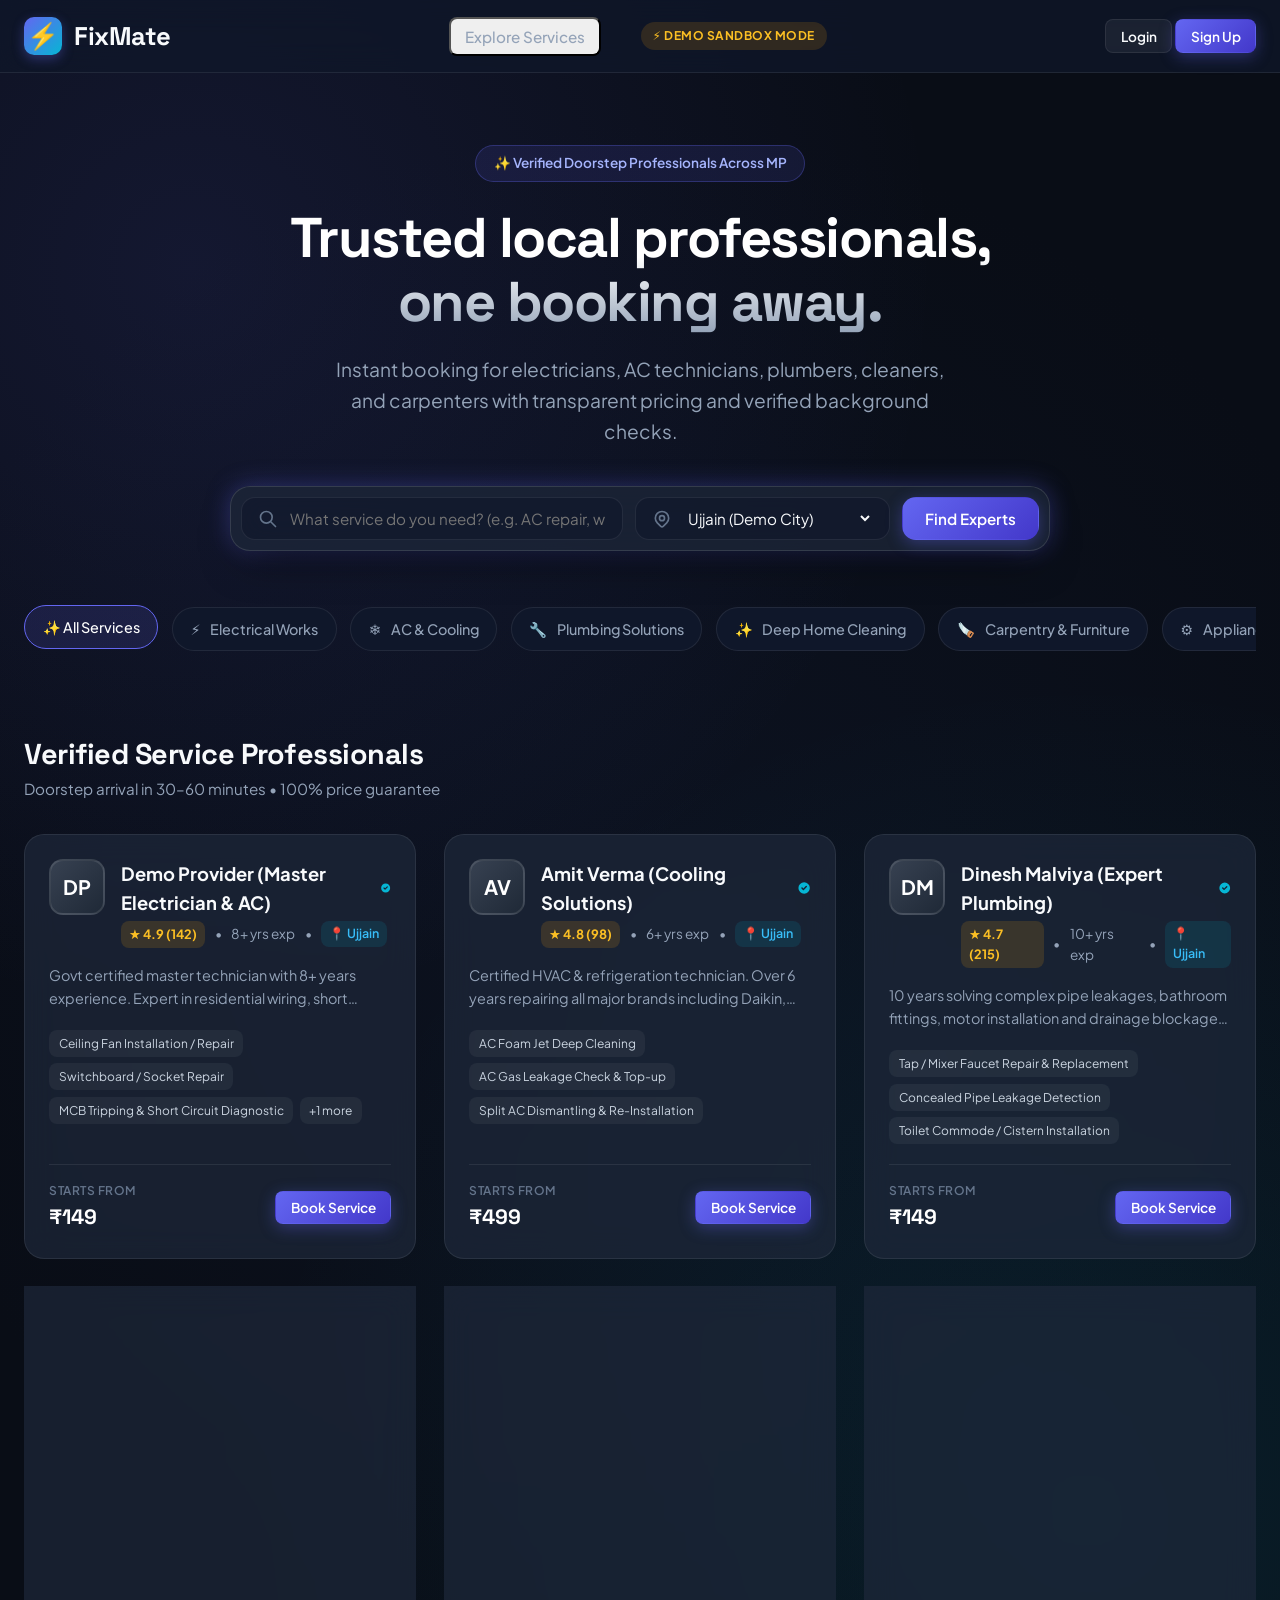
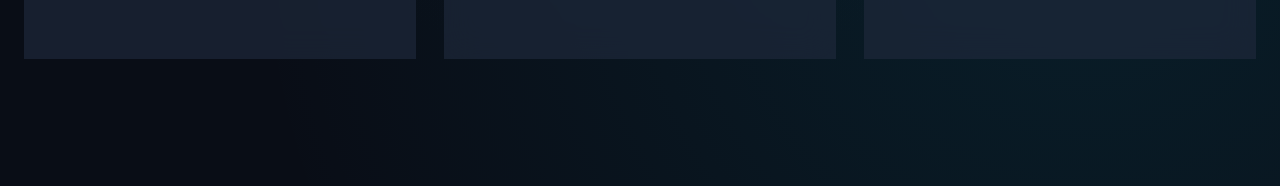
==== backend/src/main/resources/static/index.html @ 8fdf404b "Initial commit: FixMate - Local Service Booking & Management Platform" ====
<!DOCTYPE html>
<html lang="en">
<head>
  <meta charset="UTF-8" />
  <meta name="viewport" content="width=device-width, initial-scale=1.0" />
  <meta name="description" content="FixMate – On-demand local home and appliance repair services connecting verified electricians, plumbers, AC technicians, and cleaners." />
  <title>FixMate – Local Service Booking & Management Platform</title>
  <link rel="stylesheet" href="css/style.css" />
</head>
<body>

  <!-- Navigation Bar -->
  <header class="navbar">
    <div class="container nav-wrapper">
      <a href="javascript:void(0)" class="brand-logo" onclick="App.switchView('marketplace-view')">
        <div class="logo-badge">⚡</div>
        <span>FixMate</span>
      </a>

      <nav class="nav-menu">
        <button class="nav-link" onclick="App.switchView('marketplace-view')">Explore Services</button>
        <div id="nav-role-portals"></div>
        <span id="connection-mode-badge" class="status-badge status-pending" style="font-size: 0.75rem;">⚡ Ready</span>
      </nav>

      <div id="nav-auth-container">
        <!-- Injected via Auth.updateNavbar() -->
      </div>
    </div>
  </header>

  <!-- =========================================================================
       VIEW 1: MARKETPLACE DISCOVERY & PROVIDER SEARCH
       ========================================================================= -->
  <main id="marketplace-view" class="view-section">
    <!-- Hero Section -->
    <section class="hero-section">
      <div class="container">
        <div class="hero-pill">
          <span>✨ Verified Doorstep Professionals Across MP</span>
        </div>
        <h1 class="hero-title">
          Trusted local professionals,<br />one booking away.
        </h1>
        <p class="hero-subtitle">
          Instant booking for electricians, AC technicians, plumbers, cleaners, and carpenters with transparent pricing and verified background checks.
        </p>

        <!-- Search Bar Console -->
        <div class="hero-search-box">
          <div class="search-input-wrap">
            <svg width="20" height="20" fill="none" stroke="currentColor" viewBox="0 0 24 24"><path stroke-linecap="round" stroke-linejoin="round" stroke-width="2" d="M21 21l-6-6m2-5a7 7 0 11-14 0 7 7 0 0114 0z"></path></svg>
            <input type="text" id="search-keyword-input" class="search-input" placeholder="What service do you need? (e.g. AC repair, wiring...)" oninput="Marketplace.searchProviders()" />
          </div>

          <div class="search-input-wrap">
            <svg width="20" height="20" fill="none" stroke="currentColor" viewBox="0 0 24 24"><path stroke-linecap="round" stroke-linejoin="round" stroke-width="2" d="M17.657 16.657L13.414 20.9a1.998 1.998 0 01-2.827 0l-4.244-4.243a8 8 0 1111.314 0z"></path><path stroke-linecap="round" stroke-linejoin="round" stroke-width="2" d="M15 11a3 3 0 11-6 0 3 3 0 016 0z"></path></svg>
            <select id="search-city-select" class="search-select" onchange="Marketplace.searchProviders()">
              <option value="Ujjain" selected>Ujjain (Demo City)</option>
              <option value="Indore">Indore</option>
              <option value="Bhopal">Bhopal</option>
              <option value="Dewas">Dewas</option>
            </select>
          </div>

          <button class="btn btn-primary" onclick="Marketplace.searchProviders()">Find Experts</button>
        </div>

        <!-- Service Category Pills -->
        <div id="category-pills-container" class="categories-slider">
          <!-- Injected via Marketplace.renderCategoryPills() -->
        </div>
      </div>
    </section>

    <!-- Provider Listing Section -->
    <section class="container" style="padding-bottom: 4rem;">
      <div class="section-header">
        <div>
          <h2 class="section-title">Verified Service Professionals</h2>
          <p class="section-subtitle">Doorstep arrival in 30–60 minutes • 100% price guarantee</p>
        </div>
      </div>

      <div id="providers-grid" class="providers-grid">
        <!-- Injected via Marketplace.renderProviderCards() -->
      </div>
    </section>
  </main>

  <!-- =========================================================================
       VIEW 2: CUSTOMER DASHBOARD & LIVE SERVICE TRACKER
       ========================================================================= -->
  <section id="customer-view" class="view-section dashboard-layout container" style="display: none;">
    <div class="dashboard-header">
      <div>
        <h2 style="font-size: 1.8rem; font-weight: 700;">Customer Dashboard</h2>
        <p style="color: var(--text-muted);">Manage your active service orders, view booking history and saved addresses</p>
      </div>
      <button class="btn btn-primary btn-sm" onclick="App.switchView('marketplace-view')">+ Book New Service</button>
    </div>

    <!-- Live Active Job Tracker -->
    <div id="customer-active-tracker">
      <!-- Injected via CustomerDashboard.renderActiveTracker() -->
    </div>

    <!-- Booking History Table -->
    <div style="margin-bottom: 3.5rem;">
      <h3 style="font-size: 1.3rem; margin-bottom: 1rem;">Booking History</h3>
      <div class="table-container">
        <table class="custom-table">
          <thead>
            <tr>
              <th>Booking #</th>
              <th>Service</th>
              <th>Provider</th>
              <th>Amount</th>
              <th>Status</th>
              <th>Action</th>
            </tr>
          </thead>
          <tbody id="customer-history-tbody">
            <!-- Injected via CustomerDashboard.renderBookingHistory() -->
          </tbody>
        </table>
      </div>
    </div>

    <!-- Saved Addresses -->
    <div>
      <h3 style="font-size: 1.3rem; margin-bottom: 1rem;">Saved Addresses</h3>
      <div id="customer-addresses-grid" style="display: grid; grid-template-columns: repeat(auto-fill, minmax(280px, 1fr)); gap: 1rem;">
        <!-- Injected via CustomerDashboard.renderAddresses() -->
      </div>
    </div>
  </section>

  <!-- =========================================================================
       VIEW 3: PROVIDER WORKBENCH & DISPATCH DESK
       ========================================================================= -->
  <section id="provider-view" class="view-section dashboard-layout container" style="display: none;">
    <div id="provider-banner">
      <!-- Injected via ProviderWorkbench.renderProfileCard() -->
    </div>

    <!-- Provider KPIs -->
    <div class="stats-grid">
      <div class="stat-card">
        <span class="stat-title">Wallet Balance</span>
        <span id="provider-wallet-balance" class="stat-value" style="color: var(--accent-emerald);">₹0.00</span>
      </div>
      <div class="stat-card">
        <span class="stat-title">Completed Jobs</span>
        <span id="provider-completed-count" class="stat-value">0</span>
      </div>
      <div class="stat-card">
        <span class="stat-title">Payout Method</span>
        <span class="stat-value" style="font-size: 1.2rem; color: var(--accent-cyan);">Direct Bank (IMPS)</span>
      </div>
    </div>

    <!-- Incoming Urgent Requests -->
    <div style="margin-bottom: 3rem;">
      <h3 style="font-size: 1.3rem; margin-bottom: 1rem; display: flex; align-items: center; gap: 0.5rem;">
        <span>⚡ Incoming Job Requests</span>
      </h3>
      <div id="provider-pending-requests">
        <!-- Injected via ProviderWorkbench.renderPendingRequests() -->
      </div>
    </div>

    <!-- Active & Scheduled Jobs -->
    <div style="margin-bottom: 3.5rem;">
      <h3 style="font-size: 1.3rem; margin-bottom: 1rem;">Active & Completed Jobs</h3>
      <div class="table-container">
        <table class="custom-table">
          <thead>
            <tr>
              <th>Order ID</th>
              <th>Service</th>
              <th>Customer</th>
              <th>Address</th>
              <th>Earnings</th>
              <th>Status</th>
              <th>Action</th>
            </tr>
          </thead>
          <tbody id="provider-jobs-tbody">
            <!-- Injected via ProviderWorkbench.renderJobsTable() -->
          </tbody>
        </table>
      </div>
    </div>

    <!-- Provider Wallet Ledger -->
    <div>
      <h3 style="font-size: 1.3rem; margin-bottom: 1rem;">Earnings & Ledger Statement</h3>
      <div class="table-container">
        <table class="custom-table">
          <thead>
            <tr>
              <th>Date</th>
              <th>Transaction</th>
              <th>Amount</th>
              <th>Running Balance</th>
              <th>Description</th>
            </tr>
          </thead>
          <tbody id="provider-ledger-tbody">
            <!-- Injected via ProviderWorkbench.renderEarningsCard() -->
          </tbody>
        </table>
      </div>
    </div>
  </section>

  <!-- =========================================================================
       VIEW 4: ADMIN GOVERNANCE & KPI CENTER
       ========================================================================= -->
  <section id="admin-view" class="view-section dashboard-layout container" style="display: none;">
    <div class="dashboard-header">
      <div>
        <h2 style="font-size: 1.8rem; font-weight: 700;">Platform Administration</h2>
        <p style="color: var(--text-muted);">Real-time marketplace KPIs, provider verification and dispute resolution desk</p>
      </div>
      <span class="status-badge status-pending">Admin Session Active</span>
    </div>

    <!-- Admin KPI Cards -->
    <div class="stats-grid">
      <div class="stat-card">
        <span class="stat-title">Gross GMV</span>
        <span id="admin-stat-gmv" class="stat-value" style="color: var(--accent-emerald);">₹0.00</span>
      </div>
      <div class="stat-card">
        <span class="stat-title">Platform Net (10%)</span>
        <span id="admin-stat-net" class="stat-value" style="color: var(--brand-primary);">₹0.00</span>
      </div>
      <div class="stat-card">
        <span class="stat-title">Total Orders</span>
        <span id="admin-stat-orders" class="stat-value">0</span>
      </div>
      <div class="stat-card">
        <span class="stat-title">Active / Total Providers</span>
        <span id="admin-stat-provs" class="stat-value">0 / 0</span>
      </div>
      <div class="stat-card">
        <span class="stat-title">Open Disputes</span>
        <span id="admin-stat-disputes" class="stat-value" style="color: var(--accent-amber);">0</span>
      </div>
    </div>

    <!-- Provider Verification Desk -->
    <div style="margin-bottom: 3.5rem;">
      <h3 style="font-size: 1.3rem; margin-bottom: 1rem;">Provider Verification Queue</h3>
      <div class="table-container">
        <table class="custom-table">
          <thead>
            <tr>
              <th>Professional</th>
              <th>Location</th>
              <th>Experience</th>
              <th>ID Proof</th>
              <th>Status</th>
              <th>Rating & Jobs</th>
              <th>Action</th>
            </tr>
          </thead>
          <tbody id="admin-providers-tbody">
            <!-- Injected via AdminCenter.renderVerificationQueue() -->
          </tbody>
        </table>
      </div>
    </div>

    <!-- Dispute Desk -->
    <div>
      <h3 style="font-size: 1.3rem; margin-bottom: 1rem;">Customer Dispute Resolution</h3>
      <div class="table-container">
        <table class="custom-table">
          <thead>
            <tr>
              <th>Dispute ID</th>
              <th>Booking</th>
              <th>Customer</th>
              <th>Issue Summary</th>
              <th>Status</th>
              <th>Action</th>
            </tr>
          </thead>
          <tbody id="admin-complaints-tbody">
            <!-- Injected via AdminCenter.renderComplaintsTable() -->
          </tbody>
        </table>
      </div>
    </div>
  </section>

  <!-- =========================================================================
       MODALS
       ========================================================================= -->

  <!-- Login Modal -->
  <div id="login-modal" class="modal-overlay">
    <div class="modal-dialog">
      <button class="modal-close" onclick="App.closeAllModals()">&times;</button>
      <h3 style="font-size: 1.4rem; font-weight: 700; margin-bottom: 0.5rem;">Sign In to FixMate</h3>
      <p style="color: var(--text-muted); font-size: 0.9rem; margin-bottom: 1.5rem;">Access your dashboard, booking status and account</p>

      <!-- 1-Click Demo Quick Fill Buttons -->
      <div style="padding: 0.85rem; background: rgba(99, 102, 241, 0.1); border-radius: var(--radius-md); margin-bottom: 1.25rem;">
        <div style="font-size: 0.75rem; text-transform: uppercase; font-weight: 700; color: #a5b4fc; margin-bottom: 0.5rem;">Demo Quick Fill:</div>
        <div style="display: flex; gap: 0.5rem; flex-wrap: wrap;">
          <button type="button" class="btn btn-secondary btn-sm" onclick="App.fillDemoCredentials('CUSTOMER')">👤 customer123</button>
          <button type="button" class="btn btn-secondary btn-sm" onclick="App.fillDemoCredentials('PROVIDER')">🛠️ provider123</button>
          <button type="button" class="btn btn-secondary btn-sm" onclick="App.fillDemoCredentials('ADMIN')">⚡ admin123</button>
        </div>
      </div>

      <form onsubmit="App.handleLoginSubmit(event)">
        <div class="form-group">
          <label class="form-label">Email or Username</label>
          <input type="text" id="login-email" class="form-control" required placeholder="Enter your registered email or username" />
        </div>
        <div class="form-group">
          <label class="form-label">Password</label>
          <input type="password" id="login-password" class="form-control" required placeholder="Enter your account password" />
        </div>
        <button type="submit" class="btn btn-primary" style="width: 100%; margin-top: 1rem;">Login</button>
      </form>
    </div>
  </div>

  <!-- Register Choice Modal -->
  <div id="register-choice-modal" class="modal-overlay">
    <div class="modal-dialog" style="text-align: center;">
      <button class="modal-close" onclick="App.closeAllModals()">&times;</button>
      <h3 style="font-size: 1.4rem; font-weight: 700; margin-bottom: 0.5rem;">Join FixMate</h3>
      <p style="color: var(--text-muted); font-size: 0.9rem; margin-bottom: 2rem;">Select how you want to use the platform</p>
      <div style="display: grid; grid-template-columns: 1fr 1fr; gap: 1rem;">
        <div style="padding: 1.5rem; background: var(--bg-surface-elevated); border: 1px solid var(--border-subtle); border-radius: var(--radius-md); cursor: pointer;" onclick="App.closeAllModals(); App.openModal('register-customer-modal')">
          <div style="font-size: 2.5rem; margin-bottom: 0.5rem;">🏠</div>
          <strong>I am a Customer</strong>
          <p style="font-size: 0.8rem; color: var(--text-muted); margin-top: 0.4rem;">Book verified repair & home care professionals</p>
        </div>
        <div style="padding: 1.5rem; background: var(--bg-surface-elevated); border: 1px solid var(--border-subtle); border-radius: var(--radius-md); cursor: pointer;" onclick="App.closeAllModals(); App.openModal('register-provider-modal')">
          <div style="font-size: 2.5rem; margin-bottom: 0.5rem;">🔧</div>
          <strong>I am a Provider</strong>
          <p style="font-size: 0.8rem; color: var(--text-muted); margin-top: 0.4rem;">Receive bookings, set custom prices & grow income</p>
        </div>
      </div>
    </div>
  </div>

  <!-- Customer Register Modal -->
  <div id="register-customer-modal" class="modal-overlay">
    <div class="modal-dialog">
      <button class="modal-close" onclick="App.closeAllModals()">&times;</button>
      <h3 style="font-size: 1.4rem; font-weight: 700; margin-bottom: 0.5rem;">Customer Registration</h3>
      <form onsubmit="App.handleCustomerRegister(event)">
        <div class="form-group">
          <label class="form-label">Full Name</label>
          <input type="text" id="reg-c-name" class="form-control" required placeholder="Enter your full name" />
        </div>
        <div class="form-group">
          <label class="form-label">Email</label>
          <input type="email" id="reg-c-email" class="form-control" required placeholder="Enter your email address" />
        </div>
        <div class="form-group">
          <label class="form-label">Phone Number</label>
          <input type="tel" id="reg-c-phone" class="form-control" required placeholder="Enter 10-digit mobile number" />
        </div>
        <div class="form-group">
          <label class="form-label">Password</label>
          <input type="password" id="reg-c-pass" class="form-control" required minlength="6" placeholder="Create a secure password" />
        </div>
        <button type="submit" class="btn btn-primary" style="width: 100%; margin-top: 1rem;">Create Customer Account</button>
      </form>
    </div>
  </div>

  <!-- Provider Register Modal -->
  <div id="register-provider-modal" class="modal-overlay">
    <div class="modal-dialog">
      <button class="modal-close" onclick="App.closeAllModals()">&times;</button>
      <h3 style="font-size: 1.4rem; font-weight: 700; margin-bottom: 0.5rem;">Join as Service Professional</h3>
      <form onsubmit="App.handleProviderRegister(event)">
        <div class="form-group">
          <label class="form-label">Full Name</label>
          <input type="text" id="reg-p-name" class="form-control" required placeholder="Enter professional full name" />
        </div>
        <div style="display: grid; grid-template-columns: 1fr 1fr; gap: 0.75rem;">
          <div class="form-group">
            <label class="form-label">Email</label>
            <input type="email" id="reg-p-email" class="form-control" required placeholder="Enter professional email address" />
          </div>
          <div class="form-group">
            <label class="form-label">Phone</label>
            <input type="tel" id="reg-p-phone" class="form-control" required placeholder="Enter 10-digit mobile number" />
          </div>
        </div>
        <div style="display: grid; grid-template-columns: 1fr 1fr; gap: 0.75rem;">
          <div class="form-group">
            <label class="form-label">Experience (Years)</label>
            <input type="number" id="reg-p-exp" class="form-control" min="1" max="40" placeholder="Years of experience" value="5" required />
          </div>
          <div class="form-group">
            <label class="form-label">City</label>
            <select id="reg-p-city" class="form-control">
              <option value="Ujjain">Ujjain</option>
              <option value="Indore">Indore</option>
              <option value="Bhopal">Bhopal</option>
              <option value="Dewas">Dewas</option>
            </select>
          </div>
        </div>
        <div class="form-group">
          <label class="form-label">Workshop / Residential Address</label>
          <input type="text" id="reg-p-addr" class="form-control" required placeholder="Enter workshop or residential address" />
        </div>
        <div style="display: grid; grid-template-columns: 1fr 1fr; gap: 0.75rem;">
          <div class="form-group">
            <label class="form-label">Pincode</label>
            <input type="text" id="reg-p-pincode" class="form-control" required placeholder="Enter 6-digit area pincode" />
          </div>
          <div class="form-group">
            <label class="form-label">Aadhaar / ID Proof #</label>
            <input type="text" id="reg-p-idnum" class="form-control" required placeholder="Enter 12-digit Aadhaar / Govt ID number" />
          </div>
        </div>
        <div class="form-group">
          <label class="form-label">Password</label>
          <input type="password" id="reg-p-pass" class="form-control" required minlength="6" placeholder="Create a secure password" />
        </div>
        <button type="submit" class="btn btn-primary" style="width: 100%; margin-top: 1rem;">Submit For Verification</button>
      </form>
    </div>
  </div>

  <!-- Interactive Multi-Step Booking Wizard Modal -->
  <div id="booking-wizard-modal" class="modal-overlay">
    <div class="modal-dialog">
      <button class="modal-close" onclick="App.closeAllModals()">&times;</button>
      <div id="booking-wizard-body">
        <!-- Dynamically injected via BookingWizard -->
      </div>
    </div>
  </div>

  <!-- Submit Review Modal -->
  <div id="submit-review-modal" class="modal-overlay">
    <div class="modal-dialog">
      <button class="modal-close" onclick="App.closeAllModals()">&times;</button>
      <h3 style="font-size: 1.4rem; font-weight: 700; margin-bottom: 0.25rem;">Rate Your Service</h3>
      <p id="review-service-title" style="color: var(--text-muted); font-size: 0.88rem; margin-bottom: 1.5rem;"></p>
      <form onsubmit="CustomerDashboard.submitReviewForm(event)">
        <input type="hidden" id="review-booking-id" />
        <div class="form-group">
          <label class="form-label">Rating (1 to 5 Stars)</label>
          <div style="display: flex; gap: 1rem; font-size: 1.5rem;">
            <label><input type="radio" name="review_rating" value="5" checked /> 5 ★</label>
            <label><input type="radio" name="review_rating" value="4" /> 4 ★</label>
            <label><input type="radio" name="review_rating" value="3" /> 3 ★</label>
            <label><input type="radio" name="review_rating" value="2" /> 2 ★</label>
            <label><input type="radio" name="review_rating" value="1" /> 1 ★</label>
          </div>
        </div>
        <div class="form-group">
          <label class="form-label">Review Comments</label>
          <textarea id="review-comment-input" class="form-control" rows="3" required placeholder="Write your feedback regarding technician punctuality, work quality, and behavior"></textarea>
        </div>
        <button type="submit" class="btn btn-primary" style="width: 100%;">Submit Feedback</button>
      </form>
    </div>
  </div>

  <!-- Raise Complaint Modal -->
  <div id="raise-complaint-modal" class="modal-overlay">
    <div class="modal-dialog">
      <button class="modal-close" onclick="App.closeAllModals()">&times;</button>
      <h3 style="font-size: 1.4rem; font-weight: 700; margin-bottom: 0.5rem;">File Service Dispute</h3>
      <p style="color: var(--text-muted); font-size: 0.88rem; margin-bottom: 1.5rem;">Our customer care team reviews all disputes within 24 hours.</p>
      <form onsubmit="CustomerDashboard.submitComplaintForm(event)">
        <input type="hidden" id="complaint-booking-id" />
        <div class="form-group">
          <label class="form-label">Subject</label>
          <input type="text" id="complaint-subject" class="form-control" required placeholder="Enter dispute or complaint subject" />
        </div>
        <div class="form-group">
          <label class="form-label">Detailed Description</label>
          <textarea id="complaint-description" class="form-control" rows="4" required placeholder="Describe the issue faced with your service in detail"></textarea>
        </div>
        <button type="submit" class="btn btn-danger" style="width: 100%;">Submit Dispute</button>
      </form>
    </div>
  </div>

  <!-- Add Address Modal -->
  <div id="add-address-modal" class="modal-overlay">
    <div class="modal-dialog">
      <button class="modal-close" onclick="App.closeAllModals()">&times;</button>
      <h3 style="font-size: 1.4rem; font-weight: 700; margin-bottom: 1rem;">Add New Address</h3>
      <form onsubmit="CustomerDashboard.saveNewAddress(event)">
        <div class="form-group">
          <label class="form-label">Label</label>
          <select id="addr-label" class="form-control">
            <option value="Home">Home</option>
            <option value="Office">Office</option>
            <option value="Other">Other</option>
          </select>
        </div>
        <div class="form-group">
          <label class="form-label">Street Address</label>
          <input type="text" id="addr-street" class="form-control" required placeholder="Enter house/flat number, building, street, area" />
        </div>
        <div class="form-group">
          <label class="form-label">Landmark</label>
          <input type="text" id="addr-landmark" class="form-control" placeholder="Enter nearby landmark (optional)" />
        </div>
        <div style="display: grid; grid-template-columns: 1fr 1fr; gap: 0.75rem;">
          <div class="form-group">
            <label class="form-label">City</label>
            <input type="text" id="addr-city" class="form-control" required placeholder="Enter city name" />
          </div>
          <div class="form-group">
            <label class="form-label">Pincode</label>
            <input type="text" id="addr-pincode" class="form-control" required placeholder="Enter 6-digit area pincode" />
          </div>
        </div>
        <button type="submit" class="btn btn-primary" style="width: 100%; margin-top: 1rem;">Save Address</button>
      </form>
    </div>
  </div>

  <!-- Frontend Scripts -->
  <script src="js/toast.js"></script>
  <script src="js/mockData.js"></script>
  <script src="js/api.js"></script>
  <script src="js/auth.js"></script>
  <script src="js/marketplace.js"></script>
  <script src="js/booking.js"></script>
  <script src="js/customer.js"></script>
  <script src="js/provider.js"></script>
  <script src="js/admin.js"></script>
  <script src="js/app.js"></script>
</body>
</html>
---- backend/src/main/resources/static/css/style.css ----
/* ==========================================================================
   FixMate - Modern Glassmorphic Design System & Stylesheet
   ========================================================================== */

@import url('https://fonts.googleapis.com/css2?family=Plus+Jakarta+Sans:wght@300;400;500;600;700;800&family=Space+Grotesk:wght@500;700&display=swap');

:root {
  /* Core Color Tokens */
  --bg-main: #090d16;
  --bg-surface: #0f172a;
  --bg-surface-elevated: #1e293b;
  --bg-card: rgba(30, 41, 59, 0.7);
  --bg-card-hover: rgba(51, 65, 85, 0.8);
  --border-subtle: rgba(255, 255, 255, 0.08);
  --border-active: rgba(99, 102, 241, 0.5);

  /* Primary Accent & Brand */
  --brand-primary: #6366f1;
  --brand-primary-hover: #4f46e5;
  --brand-glow: rgba(99, 102, 241, 0.35);

  /* Secondary Accents */
  --accent-amber: #f59e0b;
  --accent-amber-glow: rgba(245, 158, 11, 0.25);
  --accent-cyan: #06b6d4;
  --accent-emerald: #10b981;
  --accent-rose: #f43f5e;

  /* Typography */
  --font-main: 'Plus Jakarta Sans', system-ui, -apple-system, sans-serif;
  --font-display: 'Space Grotesk', sans-serif;

  --text-main: #f8fafc;
  --text-muted: #94a3b8;
  --text-dim: #64748b;

  /* Radius & Shadows */
  --radius-sm: 8px;
  --radius-md: 14px;
  --radius-lg: 20px;
  --radius-full: 9999px;

  --shadow-card: 0 10px 25px -5px rgba(0, 0, 0, 0.4), 0 8px 10px -6px rgba(0, 0, 0, 0.3);
  --shadow-glow: 0 0 25px var(--brand-glow);
  --backdrop-blur: blur(16px);
}

/* Reset & Base Setup */
*, *::before, *::after {
  box-sizing: border-box;
  margin: 0;
  padding: 0;
}

body {
  font-family: var(--font-main);
  background-color: var(--bg-main);
  color: var(--text-main);
  line-height: 1.6;
  min-height: 100vh;
  overflow-x: hidden;
  position: relative;
  background-image: 
    radial-gradient(circle at 15% 15%, rgba(99, 102, 241, 0.12) 0%, transparent 40%),
    radial-gradient(circle at 85% 85%, rgba(6, 182, 212, 0.1) 0%, transparent 45%),
    radial-gradient(circle at 50% 50%, rgba(15, 23, 42, 0.5) 0%, transparent 70%);
}

a {
  color: inherit;
  text-decoration: none;
}

button, input, select, textarea {
  font-family: inherit;
  color: inherit;
}

/* --------------------------------------------------------------------------
   Container & Grid Layout
   -------------------------------------------------------------------------- */
.container {
  width: 100%;
  max-width: 1280px;
  margin: 0 auto;
  padding: 0 1.5rem;
}

/* --------------------------------------------------------------------------
   Navigation Bar (Glassmorphic)
   -------------------------------------------------------------------------- */
.navbar {
  position: sticky;
  top: 0;
  z-index: 1000;
  backdrop-filter: var(--backdrop-blur);
  -webkit-backdrop-filter: var(--backdrop-blur);
  background: rgba(15, 23, 42, 0.75);
  border-bottom: 1px solid var(--border-subtle);
  transition: all 0.3s ease;
}

.nav-wrapper {
  display: flex;
  justify-content: space-between;
  align-items: center;
  height: 72px;
}

.brand-logo {
  display: flex;
  align-items: center;
  gap: 0.75rem;
  font-family: var(--font-display);
  font-size: 1.6rem;
  font-weight: 700;
  letter-spacing: -0.5px;
}

.logo-badge {
  background: linear-gradient(135deg, var(--brand-primary), var(--accent-cyan));
  color: #fff;
  width: 38px;
  height: 38px;
  border-radius: 10px;
  display: flex;
  align-items: center;
  justify-content: center;
  box-shadow: 0 4px 12px var(--brand-glow);
}

.nav-menu {
  display: flex;
  align-items: center;
  gap: 1.25rem;
}

.nav-link {
  font-size: 0.95rem;
  font-weight: 500;
  color: var(--text-muted);
  padding: 0.5rem 0.85rem;
  border-radius: var(--radius-sm);
  transition: all 0.2s ease;
}

.nav-link:hover, .nav-link.active {
  color: #fff;
  background: rgba(255, 255, 255, 0.05);
}

/* --------------------------------------------------------------------------
   Buttons & UI Elements
   -------------------------------------------------------------------------- */
.btn {
  display: inline-flex;
  align-items: center;
  justify-content: center;
  gap: 0.5rem;
  font-weight: 600;
  font-size: 0.95rem;
  padding: 0.7rem 1.4rem;
  border-radius: var(--radius-md);
  border: 1px solid transparent;
  cursor: pointer;
  transition: all 0.25s cubic-bezier(0.4, 0, 0.2, 1);
  outline: none;
}

.btn-primary {
  background: linear-gradient(135deg, var(--brand-primary), #4338ca);
  color: #fff;
  box-shadow: 0 4px 16px var(--brand-glow);
}

.btn-primary:hover {
  transform: translateY(-2px);
  box-shadow: 0 6px 20px rgba(99, 102, 241, 0.5);
  background: linear-gradient(135deg, #7174fa, #4f46e5);
}

.btn-secondary {
  background: rgba(255, 255, 255, 0.06);
  border: 1px solid var(--border-subtle);
  color: var(--text-main);
}

.btn-secondary:hover {
  background: rgba(255, 255, 255, 0.12);
  border-color: rgba(255, 255, 255, 0.2);
}

.btn-sm {
  padding: 0.45rem 0.9rem;
  font-size: 0.85rem;
  border-radius: var(--radius-sm);
}

.btn-success {
  background: linear-gradient(135deg, var(--accent-emerald), #059669);
  color: #fff;
}

.btn-danger {
  background: linear-gradient(135deg, var(--accent-rose), #be123c);
  color: #fff;
}

/* --------------------------------------------------------------------------
   Hero Section
   -------------------------------------------------------------------------- */
.hero-section {
  padding: 4.5rem 0 3.5rem;
  text-align: center;
  position: relative;
}

.hero-pill {
  display: inline-flex;
  align-items: center;
  gap: 0.5rem;
  padding: 0.4rem 1.1rem;
  background: rgba(99, 102, 241, 0.12);
  border: 1px solid rgba(99, 102, 241, 0.3);
  border-radius: var(--radius-full);
  font-size: 0.85rem;
  font-weight: 600;
  color: #a5b4fc;
  margin-bottom: 1.5rem;
}

.hero-title {
  font-family: var(--font-display);
  font-size: 3.5rem;
  font-weight: 800;
  line-height: 1.15;
  letter-spacing: -1.5px;
  max-width: 860px;
  margin: 0 auto 1.25rem;
  background: linear-gradient(180deg, #ffffff 40%, #94a3b8 100%);
  -webkit-background-clip: text;
  -webkit-text-fill-color: transparent;
}

.hero-subtitle {
  font-size: 1.2rem;
  color: var(--text-muted);
  max-width: 620px;
  margin: 0 auto 2.5rem;
}

/* Search Bar (Floating Glass Console) */
.hero-search-box {
  max-width: 820px;
  margin: 0 auto 3rem;
  background: var(--bg-card);
  backdrop-filter: var(--backdrop-blur);
  -webkit-backdrop-filter: var(--backdrop-blur);
  border: 1px solid rgba(255, 255, 255, 0.12);
  border-radius: var(--radius-lg);
  padding: 0.6rem;
  display: grid;
  grid-template-columns: 1.5fr 1fr auto;
  gap: 0.75rem;
  box-shadow: 0 20px 40px -15px rgba(0, 0, 0, 0.6), var(--shadow-glow);
}

.search-input-wrap {
  display: flex;
  align-items: center;
  gap: 0.75rem;
  padding: 0.6rem 1rem;
  background: rgba(15, 23, 42, 0.6);
  border: 1px solid var(--border-subtle);
  border-radius: var(--radius-md);
}

.search-input-wrap svg {
  color: var(--text-dim);
  flex-shrink: 0;
}

.search-input {
  width: 100%;
  background: transparent;
  border: none;
  font-size: 0.95rem;
  outline: none;
}

.search-select {
  background: transparent;
  border: none;
  font-size: 0.95rem;
  width: 100%;
  outline: none;
  cursor: pointer;
}

.search-select option {
  background: #0f172a;
  color: #fff;
}

/* --------------------------------------------------------------------------
   Category Pills & Filter Strip
   -------------------------------------------------------------------------- */
.categories-slider {
  display: flex;
  gap: 0.85rem;
  overflow-x: auto;
  padding: 0.5rem 0 1.5rem;
  scrollbar-width: thin;
  scrollbar-color: var(--border-subtle) transparent;
}

.category-pill {
  flex-shrink: 0;
  display: flex;
  align-items: center;
  gap: 0.6rem;
  padding: 0.6rem 1.1rem;
  background: var(--bg-surface);
  border: 1px solid var(--border-subtle);
  border-radius: var(--radius-full);
  font-size: 0.9rem;
  font-weight: 500;
  color: var(--text-muted);
  cursor: pointer;
  transition: all 0.2s ease;
}

.category-pill:hover, .category-pill.active {
  background: rgba(99, 102, 241, 0.15);
  border-color: var(--brand-primary);
  color: #fff;
  transform: translateY(-2px);
}

/* --------------------------------------------------------------------------
   Marketplace Grid & Provider Cards
   -------------------------------------------------------------------------- */
.section-header {
  display: flex;
  justify-content: space-between;
  align-items: flex-end;
  margin-bottom: 2rem;
}

.section-title {
  font-family: var(--font-display);
  font-size: 1.8rem;
  font-weight: 700;
  letter-spacing: -0.5px;
}

.section-subtitle {
  color: var(--text-muted);
  font-size: 0.95rem;
}

.providers-grid {
  display: grid;
  grid-template-columns: repeat(auto-fill, minmax(340px, 1fr));
  gap: 1.75rem;
  margin-bottom: 4rem;
}

.provider-card {
  background: var(--bg-card);
  backdrop-filter: var(--backdrop-blur);
  -webkit-backdrop-filter: var(--backdrop-blur);
  border: 1px solid var(--border-subtle);
  border-radius: var(--radius-lg);
  padding: 1.5rem;
  display: flex;
  flex-direction: column;
  justify-content: space-between;
  transition: all 0.3s cubic-bezier(0.4, 0, 0.2, 1);
  position: relative;
  overflow: hidden;
}

.provider-card::before {
  content: '';
  position: absolute;
  top: 0;
  left: 0;
  right: 0;
  height: 3px;
  background: linear-gradient(90deg, var(--brand-primary), var(--accent-cyan));
  opacity: 0;
  transition: opacity 0.3s ease;
}

.provider-card:hover {
  transform: translateY(-5px);
  border-color: rgba(99, 102, 241, 0.4);
  box-shadow: 0 15px 30px -10px rgba(0, 0, 0, 0.5), 0 0 15px rgba(99, 102, 241, 0.2);
}

.provider-card:hover::before {
  opacity: 1;
}

.card-header {
  display: flex;
  align-items: flex-start;
  gap: 1rem;
  margin-bottom: 1rem;
}

.provider-avatar {
  width: 56px;
  height: 56px;
  border-radius: 14px;
  background: linear-gradient(135deg, #374151, #1f2937);
  display: flex;
  align-items: center;
  justify-content: center;
  font-weight: 700;
  font-size: 1.25rem;
  color: #fff;
  border: 2px solid rgba(255, 255, 255, 0.1);
  flex-shrink: 0;
}

.provider-info {
  flex-grow: 1;
}

.provider-name {
  font-size: 1.15rem;
  font-weight: 700;
  display: flex;
  align-items: center;
  gap: 0.4rem;
}

.verified-icon {
  color: var(--accent-cyan);
  width: 16px;
  height: 16px;
}

.provider-meta {
  display: flex;
  align-items: center;
  gap: 0.6rem;
  font-size: 0.85rem;
  color: var(--text-muted);
  margin-top: 0.2rem;
}

.rating-badge {
  display: inline-flex;
  align-items: center;
  gap: 0.25rem;
  background: rgba(245, 158, 11, 0.15);
  color: #fbbf24;
  font-weight: 700;
  font-size: 0.8rem;
  padding: 0.2rem 0.5rem;
  border-radius: var(--radius-sm);
}

.distance-badge {
  display: inline-flex;
  align-items: center;
  gap: 0.25rem;
  background: rgba(6, 182, 212, 0.12);
  color: #38bdf8;
  font-weight: 600;
  font-size: 0.78rem;
  padding: 0.2rem 0.5rem;
  border-radius: var(--radius-sm);
}

.provider-bio {
  font-size: 0.9rem;
  color: var(--text-muted);
  margin-bottom: 1.25rem;
  display: -webkit-box;
  -webkit-line-clamp: 2;
  -webkit-box-orient: vertical;
  overflow: hidden;
}

.services-tag-list {
  display: flex;
  flex-wrap: wrap;
  gap: 0.4rem;
  margin-bottom: 1.25rem;
}

.service-tag {
  font-size: 0.75rem;
  padding: 0.25rem 0.6rem;
  background: rgba(255, 255, 255, 0.05);
  border-radius: var(--radius-sm);
  color: #cbd5e1;
}

.card-footer {
  display: flex;
  justify-content: space-between;
  align-items: center;
  padding-top: 1rem;
  border-top: 1px solid var(--border-subtle);
}

.pricing-preview {
  display: flex;
  flex-direction: column;
}

.price-label {
  font-size: 0.75rem;
  color: var(--text-dim);
  text-transform: uppercase;
  font-weight: 600;
  letter-spacing: 0.5px;
}

.price-val {
  font-size: 1.3rem;
  font-weight: 800;
  color: #fff;
  font-family: var(--font-display);
}

/* --------------------------------------------------------------------------
   Dashboard & Portals Layout
   -------------------------------------------------------------------------- */
.dashboard-layout {
  padding: 2.5rem 0 5rem;
}

.dashboard-header {
  display: flex;
  justify-content: space-between;
  align-items: center;
  margin-bottom: 2rem;
  padding-bottom: 1.5rem;
  border-bottom: 1px solid var(--border-subtle);
}

.stats-grid {
  display: grid;
  grid-template-columns: repeat(auto-fit, minmax(220px, 1fr));
  gap: 1.25rem;
  margin-bottom: 2.5rem;
}

.stat-card {
  background: var(--bg-card);
  border: 1px solid var(--border-subtle);
  border-radius: var(--radius-md);
  padding: 1.4rem;
  display: flex;
  flex-direction: column;
  gap: 0.5rem;
}

.stat-title {
  font-size: 0.85rem;
  color: var(--text-muted);
  font-weight: 600;
  text-transform: uppercase;
  letter-spacing: 0.5px;
}

.stat-value {
  font-family: var(--font-display);
  font-size: 2rem;
  font-weight: 700;
  color: #fff;
}

/* Status Chips & Badges */
.status-badge {
  display: inline-flex;
  align-items: center;
  gap: 0.35rem;
  padding: 0.25rem 0.75rem;
  border-radius: var(--radius-full);
  font-size: 0.78rem;
  font-weight: 700;
  text-transform: uppercase;
  letter-spacing: 0.5px;
}

.status-pending { background: rgba(245, 158, 11, 0.15); color: #fbbf24; }
.status-accepted { background: rgba(99, 102, 241, 0.15); color: #818cf8; }
.status-on_the_way { background: rgba(6, 182, 212, 0.15); color: #38bdf8; }
.status-in_progress { background: rgba(168, 85, 247, 0.15); color: #c084fc; }
.status-completed { background: rgba(16, 185, 129, 0.15); color: #34d399; }
.status-cancelled, .status-rejected { background: rgba(244, 63, 94, 0.15); color: #fb7185; }

/* Booking Stepper Tracker */
.stepper-container {
  display: flex;
  align-items: center;
  justify-content: space-between;
  margin: 1.5rem 0;
  position: relative;
}

.stepper-container::before {
  content: '';
  position: absolute;
  top: 18px;
  left: 30px;
  right: 30px;
  height: 3px;
  background: rgba(255, 255, 255, 0.1);
  z-index: 1;
}

.step-item {
  display: flex;
  flex-direction: column;
  align-items: center;
  gap: 0.5rem;
  position: relative;
  z-index: 2;
}

.step-dot {
  width: 36px;
  height: 36px;
  border-radius: 50%;
  background: var(--bg-surface-elevated);
  border: 2px solid var(--border-subtle);
  display: flex;
  align-items: center;
  justify-content: center;
  font-weight: 700;
  font-size: 0.9rem;
  color: var(--text-dim);
}

.step-item.active .step-dot {
  background: var(--brand-primary);
  border-color: #fff;
  color: #fff;
  box-shadow: 0 0 15px var(--brand-glow);
}

.step-item.completed .step-dot {
  background: var(--accent-emerald);
  border-color: var(--accent-emerald);
  color: #fff;
}

.step-label {
  font-size: 0.8rem;
  font-weight: 600;
  color: var(--text-muted);
}

/* --------------------------------------------------------------------------
   Data Tables
   -------------------------------------------------------------------------- */
.table-container {
  background: var(--bg-card);
  border: 1px solid var(--border-subtle);
  border-radius: var(--radius-lg);
  overflow-x: auto;
}

.custom-table {
  width: 100%;
  border-collapse: collapse;
  text-align: left;
  font-size: 0.92rem;
}

.custom-table th {
  padding: 1.1rem 1.4rem;
  background: rgba(15, 23, 42, 0.9);
  color: var(--text-muted);
  font-weight: 600;
  font-size: 0.8rem;
  text-transform: uppercase;
  letter-spacing: 0.5px;
  border-bottom: 1px solid var(--border-subtle);
}

.custom-table td {
  padding: 1.1rem 1.4rem;
  border-bottom: 1px solid rgba(255, 255, 255, 0.04);
  color: var(--text-main);
  vertical-align: middle;
}

.custom-table tr:hover td {
  background: rgba(255, 255, 255, 0.02);
}

/* --------------------------------------------------------------------------
   Interactive Modals
   -------------------------------------------------------------------------- */
.modal-overlay {
  position: fixed;
  inset: 0;
  background: rgba(0, 0, 0, 0.75);
  backdrop-filter: var(--backdrop-blur);
  -webkit-backdrop-filter: var(--backdrop-blur);
  z-index: 2000;
  display: none;
  align-items: center;
  justify-content: center;
  padding: 1.5rem;
  opacity: 0;
  transition: opacity 0.25s ease;
}

.modal-overlay.active {
  display: flex;
  opacity: 1;
}

.modal-dialog {
  background: var(--bg-surface);
  border: 1px solid rgba(255, 255, 255, 0.12);
  border-radius: var(--radius-lg);
  max-width: 580px;
  width: 100%;
  max-height: 90vh;
  overflow-y: auto;
  padding: 2rem;
  position: relative;
  box-shadow: 0 25px 50px -12px rgba(0, 0, 0, 0.8);
  transform: scale(0.95);
  transition: transform 0.25s ease;
}

.modal-overlay.active .modal-dialog {
  transform: scale(1);
}

.modal-close {
  position: absolute;
  top: 1.5rem;
  right: 1.5rem;
  background: rgba(255, 255, 255, 0.06);
  border: none;
  color: var(--text-muted);
  width: 32px;
  height: 32px;
  border-radius: 50%;
  display: flex;
  align-items: center;
  justify-content: center;
  cursor: pointer;
  font-size: 1.2rem;
}

.modal-close:hover {
  color: #fff;
  background: rgba(255, 255, 255, 0.12);
}

.form-group {
  margin-bottom: 1.25rem;
}

.form-label {
  display: block;
  font-size: 0.88rem;
  font-weight: 600;
  margin-bottom: 0.4rem;
  color: var(--text-muted);
}

.form-control {
  width: 100%;
  padding: 0.75rem 1rem;
  background: rgba(15, 23, 42, 0.8);
  border: 1px solid var(--border-subtle);
  border-radius: var(--radius-sm);
  color: #fff;
  font-size: 0.95rem;
  transition: border-color 0.2s ease;
}

.form-control:focus {
  border-color: var(--brand-primary);
  outline: none;
  box-shadow: 0 0 0 3px rgba(99, 102, 241, 0.25);
}

/* --------------------------------------------------------------------------
   Toast Notifications System
   -------------------------------------------------------------------------- */
#toast-container {
  position: fixed;
  bottom: 2rem;
  right: 2rem;
  z-index: 3000;
  display: flex;
  flex-direction: column;
  gap: 0.75rem;
}

.toast {
  min-width: 300px;
  padding: 1rem 1.25rem;
  border-radius: var(--radius-md);
  background: #1e293b;
  border: 1px solid var(--border-subtle);
  color: #fff;
  display: flex;
  align-items: center;
  gap: 0.75rem;
  box-shadow: 0 10px 25px rgba(0, 0, 0, 0.5);
  animation: slideInRight 0.3s ease forwards;
}

.toast.toast-success { border-left: 4px solid var(--accent-emerald); }
.toast.toast-error { border-left: 4px solid var(--accent-rose); }
.toast.toast-info { border-left: 4px solid var(--brand-primary); }

@keyframes slideInRight {
  from { transform: translateX(100%); opacity: 0; }
  to { transform: translateX(0); opacity: 1; }
}

/* --------------------------------------------------------------------------
   Responsive Mobile Adjustments
   -------------------------------------------------------------------------- */
@media (max-width: 768px) {
  .hero-title { font-size: 2.3rem; }
  .hero-search-box { grid-template-columns: 1fr; }
  .nav-menu { display: none; }
  .providers-grid { grid-template-columns: 1fr; }
  .stepper-container { flex-direction: column; align-items: flex-start; gap: 1rem; }
  .stepper-container::before { display: none; }
}
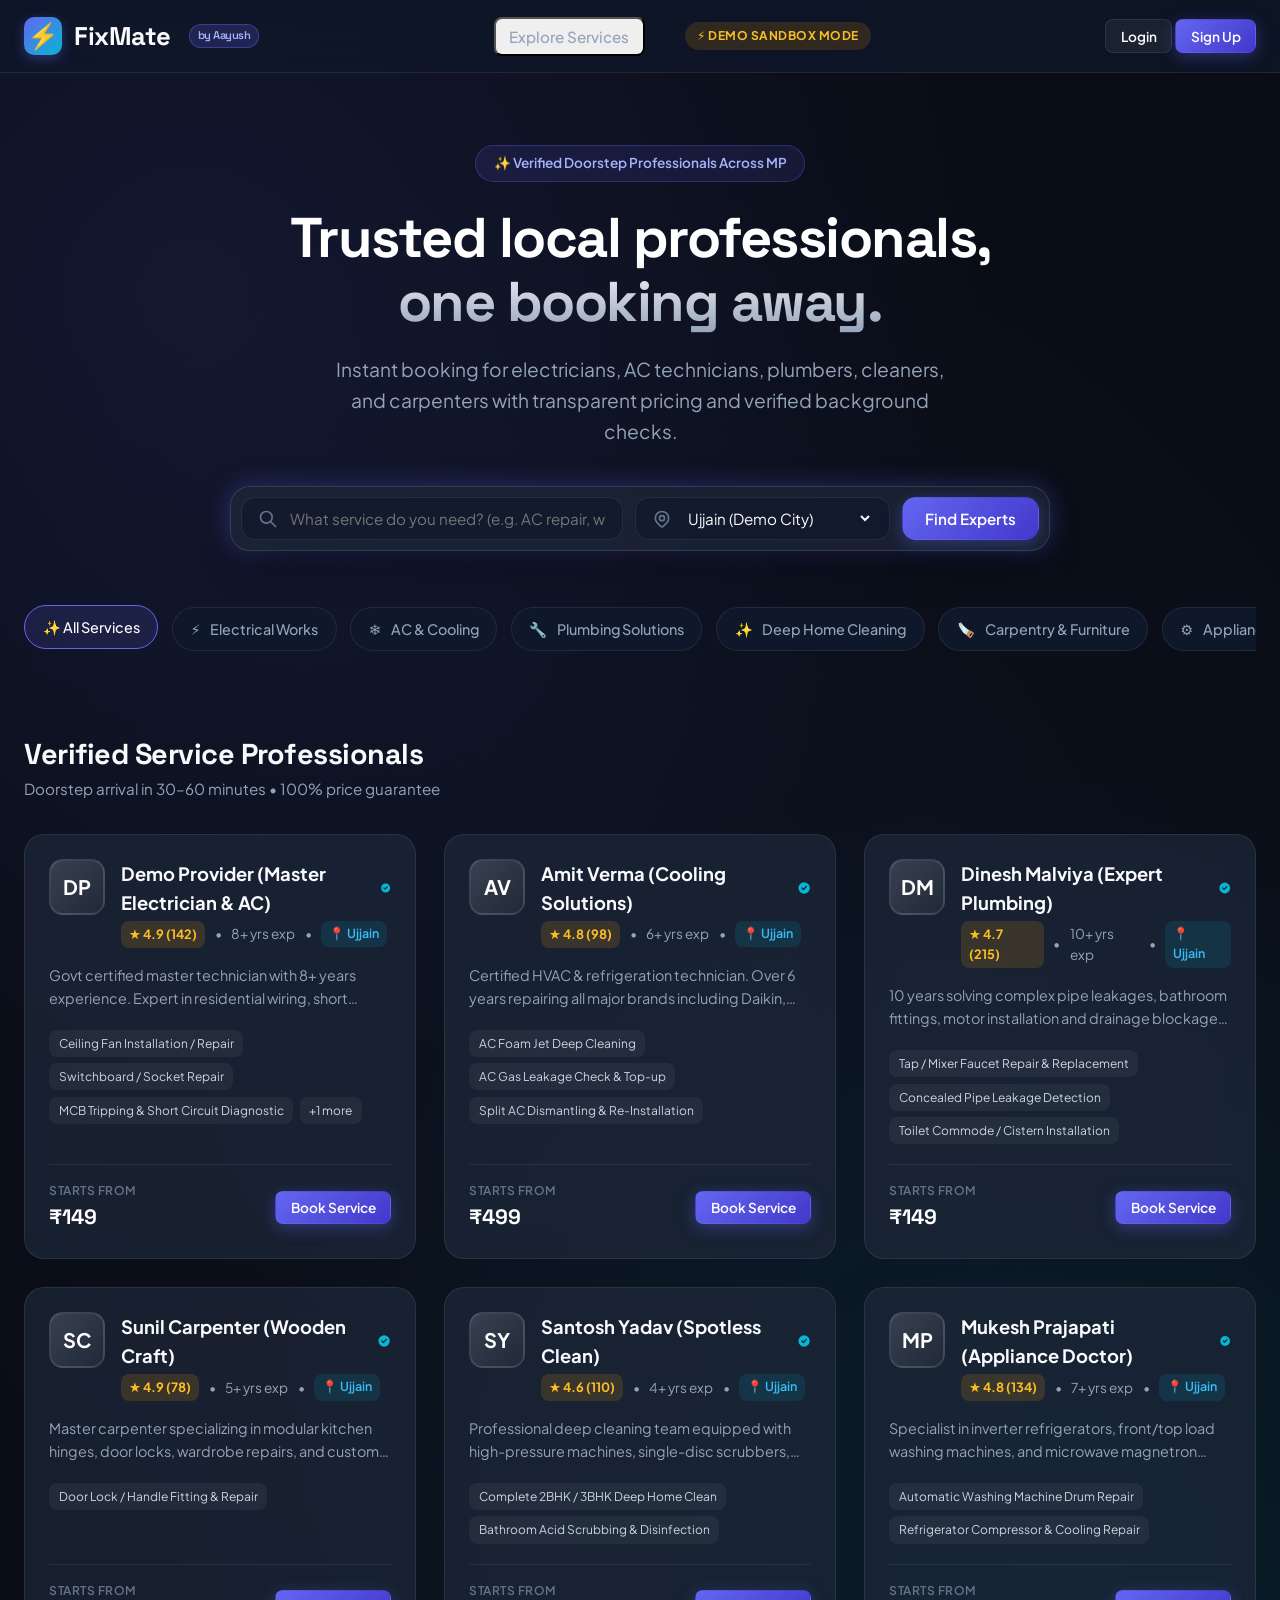
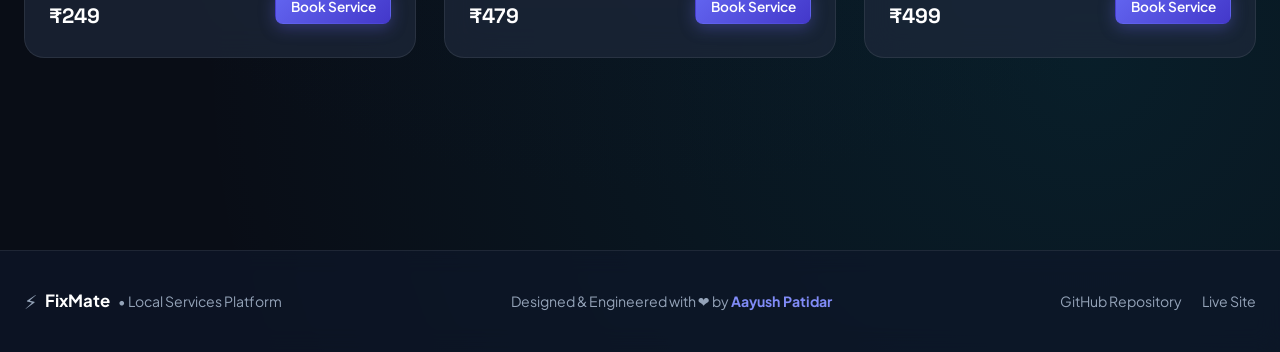
==== commit cf61c5fa: "Add Aayush Patidar author badge, brand logo tag, and platform footer with live links" ====
--- a/backend/src/main/resources/static/index.html
+++ b/backend/src/main/resources/static/index.html
@@ -15,6 +15,7 @@
       <a href="javascript:void(0)" class="brand-logo" onclick="App.switchView('marketplace-view')">
         <div class="logo-badge">⚡</div>
         <span>FixMate</span>
+        <span style="font-size: 0.7rem; background: rgba(99, 102, 241, 0.2); color: #a5b4fc; border: 1px solid rgba(99, 102, 241, 0.4); padding: 0.15rem 0.5rem; border-radius: 9999px; font-weight: 600; margin-left: 0.4rem;">by Aayush</span>
       </a>
 
       <nav class="nav-menu">
@@ -533,6 +534,24 @@
     </div>
   </div>
 
+  <!-- Platform Footer -->
+  <footer style="border-top: 1px solid var(--border-subtle); padding: 2.2rem 0; margin-top: 4rem; background: rgba(15, 23, 42, 0.7); backdrop-filter: blur(12px);">
+    <div class="container" style="display: flex; justify-content: space-between; align-items: center; flex-wrap: wrap; gap: 1rem; font-size: 0.88rem; color: var(--text-muted);">
+      <div style="display: flex; align-items: center; gap: 0.5rem;">
+        <span style="font-size: 1.2rem;">⚡</span>
+        <strong style="color: #fff; font-size: 1.05rem;">FixMate</strong>
+        <span>• Local Services Platform</span>
+      </div>
+      <div>
+        Designed & Engineered with ❤️ by <strong style="color: #818cf8;">Aayush Patidar</strong>
+      </div>
+      <div style="display: flex; gap: 1.25rem;">
+        <a href="https://github.com/aayushpatidar1511/FixMate" target="_blank" style="color: var(--text-muted); text-decoration: none;">GitHub Repository</a>
+        <a href="https://fixmate-aayush.onrender.com/" style="color: var(--text-muted); text-decoration: none;">Live Site</a>
+      </div>
+    </div>
+  </footer>
+
   <!-- Frontend Scripts -->
   <script src="js/toast.js"></script>
   <script src="js/mockData.js"></script>
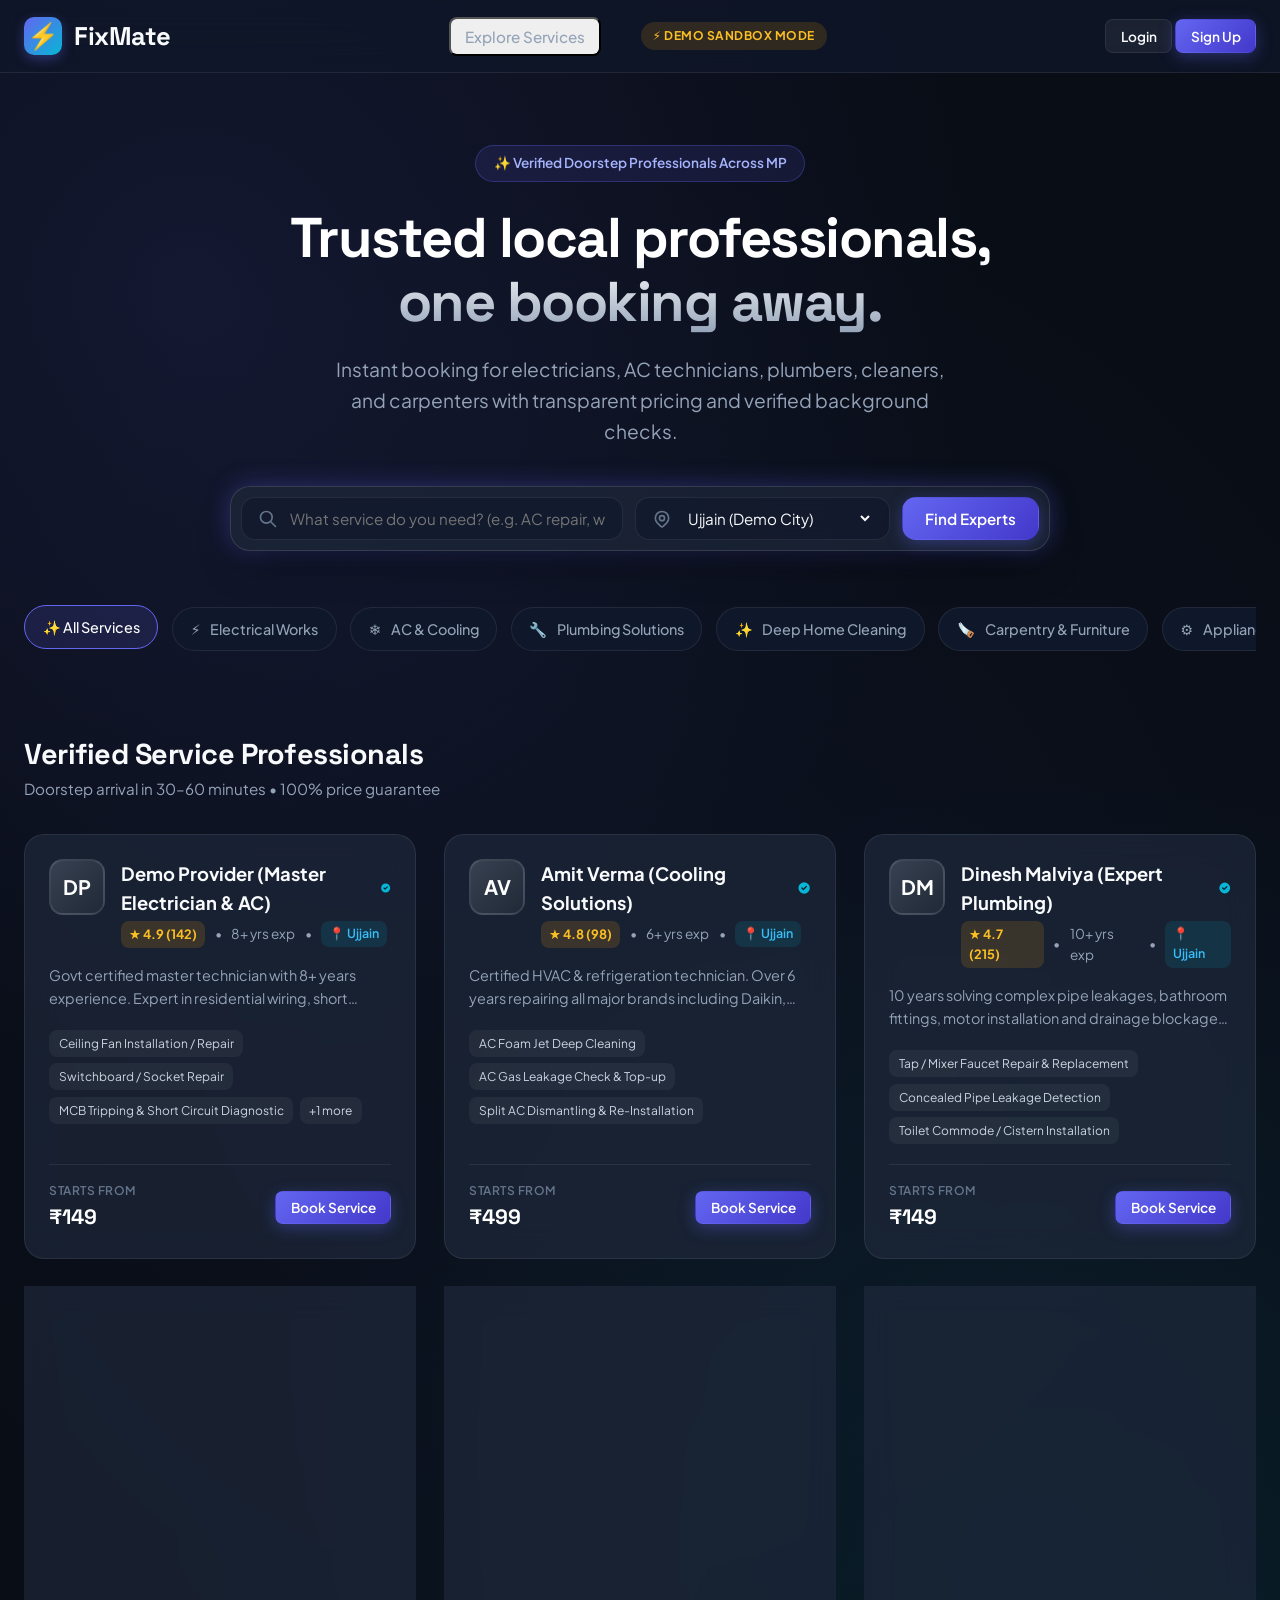
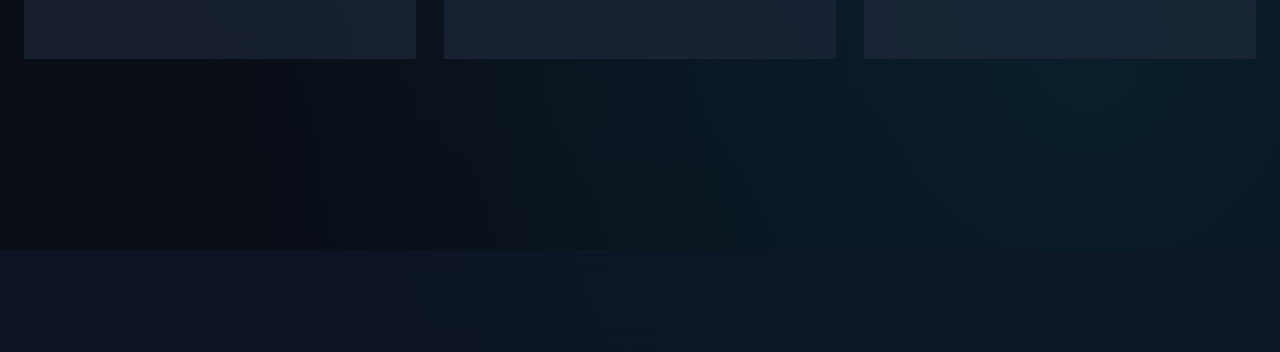
==== commit f29d3a79: "Update platform URL to fixmate-aayush and maintain clean professional UI" ====
--- a/backend/src/main/resources/static/index.html
+++ b/backend/src/main/resources/static/index.html
@@ -15,7 +15,6 @@
       <a href="javascript:void(0)" class="brand-logo" onclick="App.switchView('marketplace-view')">
         <div class="logo-badge">⚡</div>
         <span>FixMate</span>
-        <span style="font-size: 0.7rem; background: rgba(99, 102, 241, 0.2); color: #a5b4fc; border: 1px solid rgba(99, 102, 241, 0.4); padding: 0.15rem 0.5rem; border-radius: 9999px; font-weight: 600; margin-left: 0.4rem;">by Aayush</span>
       </a>
 
       <nav class="nav-menu">
@@ -540,14 +539,14 @@
       <div style="display: flex; align-items: center; gap: 0.5rem;">
         <span style="font-size: 1.2rem;">⚡</span>
         <strong style="color: #fff; font-size: 1.05rem;">FixMate</strong>
-        <span>• Local Services Platform</span>
+        <span>• Local Services Booking & Management Platform</span>
       </div>
       <div>
-        Designed & Engineered with ❤️ by <strong style="color: #818cf8;">Aayush Patidar</strong>
+        <span>24/7 Verified Doorstep Home Services</span>
       </div>
       <div style="display: flex; gap: 1.25rem;">
         <a href="https://github.com/aayushpatidar1511/FixMate" target="_blank" style="color: var(--text-muted); text-decoration: none;">GitHub Repository</a>
-        <a href="https://fixmate-aayush.onrender.com/" style="color: var(--text-muted); text-decoration: none;">Live Site</a>
+        <a href="https://fixmate-aayush.onrender.com/" style="color: var(--text-muted); text-decoration: none;">Live Platform</a>
       </div>
     </div>
   </footer>
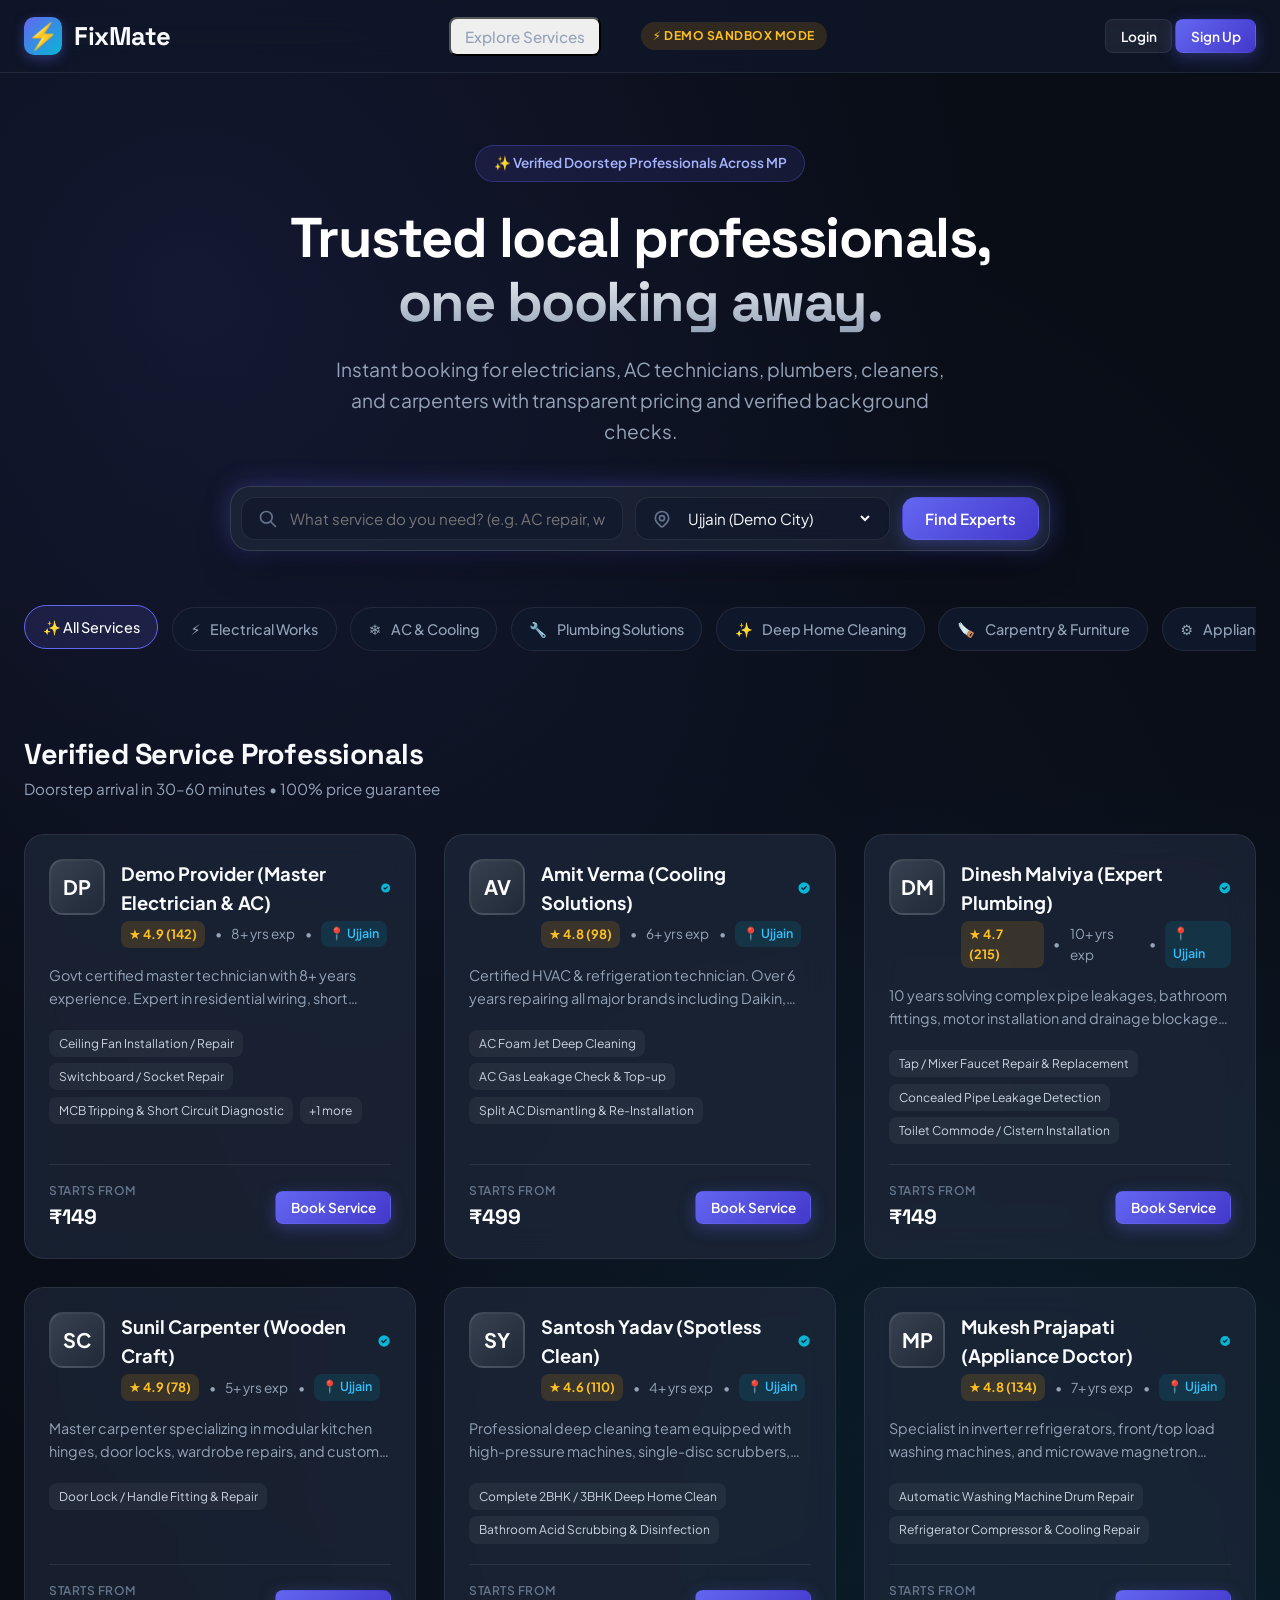
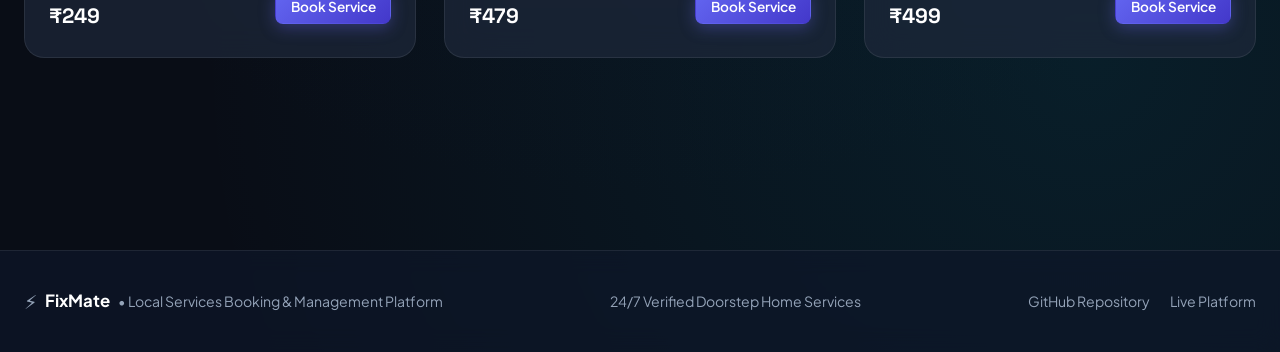
==== commit 6d7af28a: "Set active live URL to fixmate-api.onrender.com" ====
--- a/backend/src/main/resources/static/index.html
+++ b/backend/src/main/resources/static/index.html
@@ -546,7 +546,7 @@
       </div>
       <div style="display: flex; gap: 1.25rem;">
         <a href="https://github.com/aayushpatidar1511/FixMate" target="_blank" style="color: var(--text-muted); text-decoration: none;">GitHub Repository</a>
-        <a href="https://fixmate-aayush.onrender.com/" style="color: var(--text-muted); text-decoration: none;">Live Platform</a>
+        <a href="https://fixmate-api.onrender.com/" style="color: var(--text-muted); text-decoration: none;">Live Platform</a>
       </div>
     </div>
   </footer>
